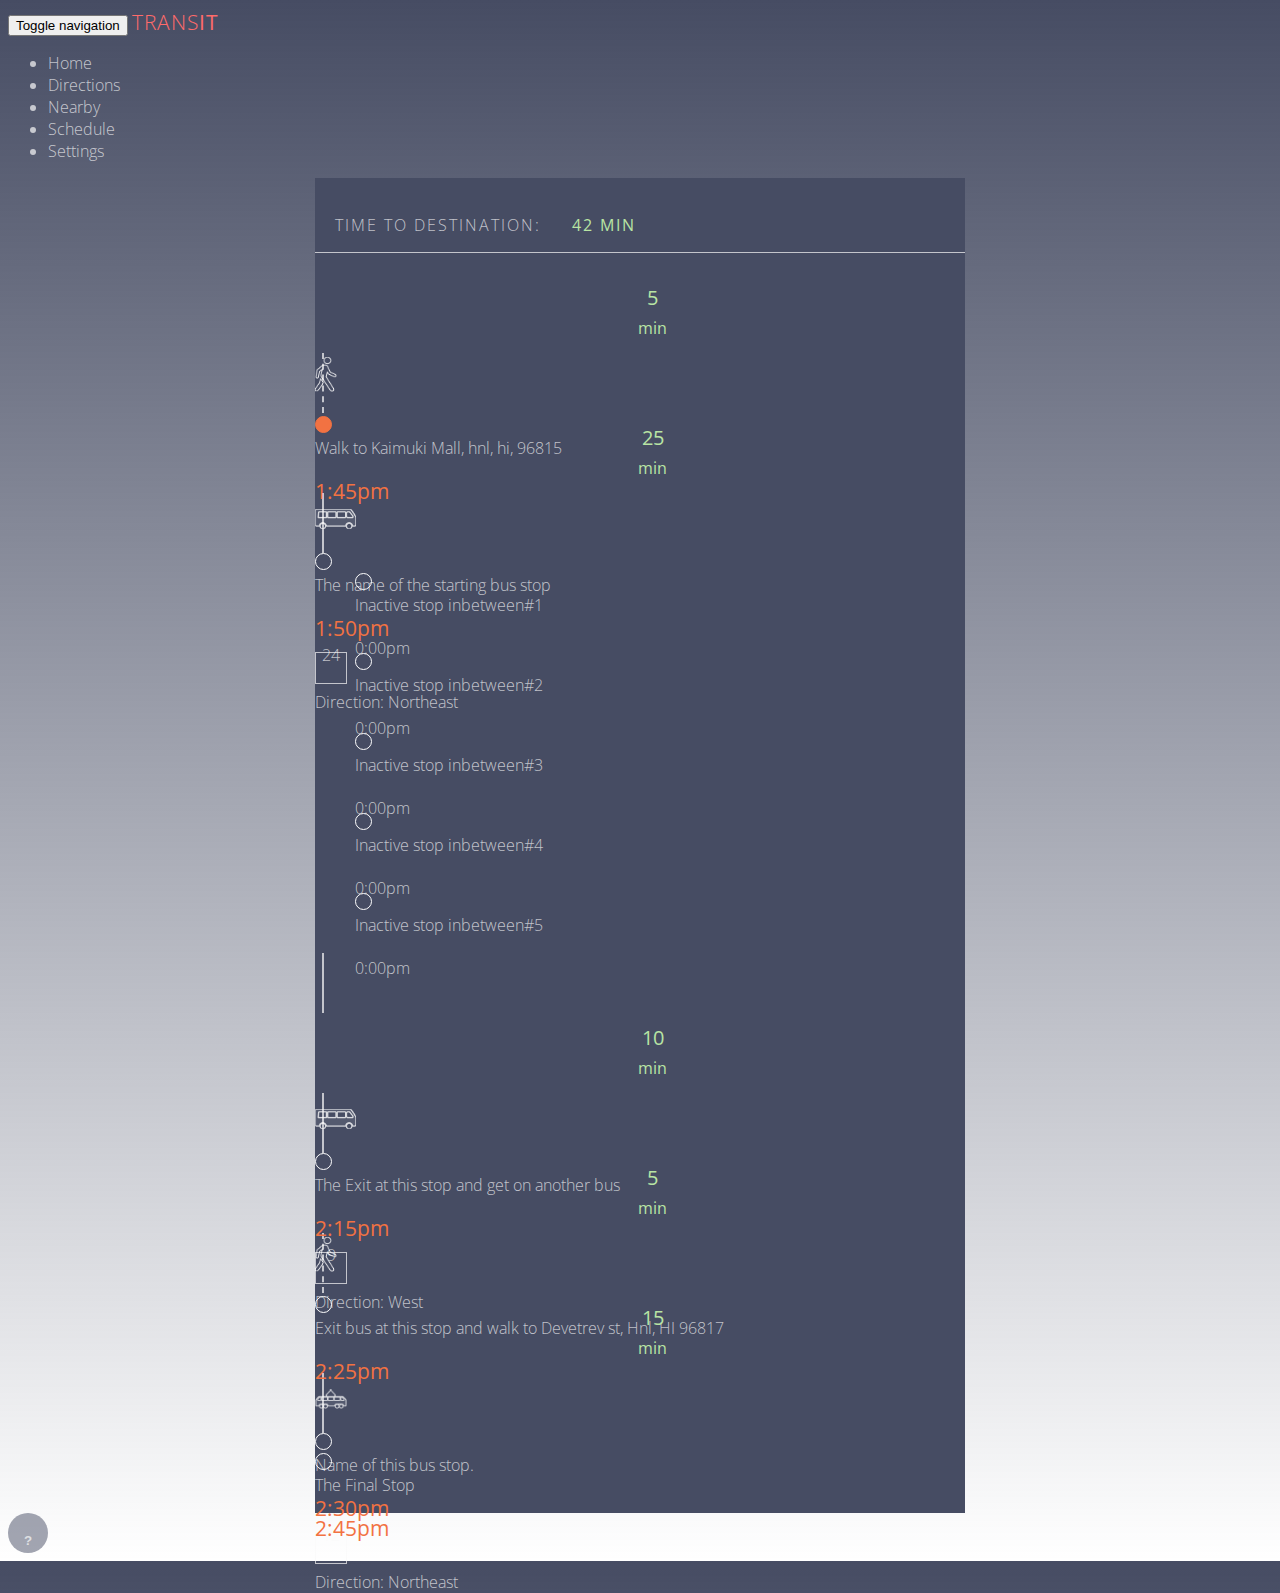
==== directions-chosen-v.2.html @ e8ff7ed2 "3rd major update" ====
<!DOCTYPE html>
<html lang="en">
<head>
	<meta name="viewport" content="width=device-width, initial-scale=1, maximum-scale=1, user-scalable=no">
<meta charset="UTF-8">
<title>Transit app | Directions-chosen</title>
<link href='https://fonts.googleapis.com/css?family=Open+Sans:400,300,700,600' rel='stylesheet' type='text/css'>
<!-- Bootstrap Latest compiled and minified CSS -->
<link rel="stylesheet" href="https://maxcdn.bootstrapcdn.com/bootstrap/3.3.6/css/bootstrap.min.css" integrity="sha384-1q8mTJOASx8j1Au+a5WDVnPi2lkFfwwEAa8hDDdjZlpLegxhjVME1fgjWPGmkzs7" crossorigin="anonymous">
<!-- Bootstrap Latest compiled and minified JavaScript -->
<script src="https://maxcdn.bootstrapcdn.com/bootstrap/3.3.6/js/bootstrap.min.js" integrity="sha384-0mSbJDEHialfmuBBQP6A4Qrprq5OVfW37PRR3j5ELqxss1yVqOtnepnHVP9aJ7xS" crossorigin="anonymous"></script>
<script type="text/javascript" src="bootstrap-js/bootstrap.min.js"></script>

<script type="text/javascript" src="js/jquery.js"></script>
<script type="text/javascript"></script>
<link href="css/style.css" rel="stylesheet" type="text/css">

<link rel="stylesheet" href="css/style.css">
<style type="text/css">a {text-decoration:none;}</style>
</head>
  <body>
		<div class="container-fluid">
			<nav class="navbar navbar-default">
			  <!--<div class="container-fluid"> -->
			    <!-- Brand and toggle get grouped for better mobile display -->
			    <div class="navbar-header">
			      <button type="button" class="navbar-toggle collapsed" data-toggle="collapse" data-target="#bs-example-navbar-collapse-1" aria-expanded="false">
			        <span class="sr-only">Toggle navigation</span>
			        <span class="icon-bar"></span>
			        <span class="icon-bar"></span>
			        <span class="icon-bar"></span>
			      </button>
			      <a class="navbar-brand" href="#"><span class="logo">Trans<b>It</b></span></a>
			    </div>
			    <!-- Collect the nav links, forms, and other content for toggling -->
			    <div class="collapse navbar-collapse" id="bs-example-navbar-collapse-1">
			      <ul class="nav navbar-nav navbar-right">
							<li><a href="home.html">Home</a></li>
							<li><a href="#">Directions</a></li>
							<li><a href="#">Nearby</a></li>
							<li><a href="#">Schedule</a></li>
							<li><a href="#">Settings</a></li>
			      </ul>
			    </div><!-- /.navbar-collapse -->
			  <!--</div>--><!-- /.container-fluid -->
			</nav>

			<div class="custom-container">

				<div class="trip-overview row">
					<div class="col-xs-6">
						<div class="ETA">
							<p class="time-to-destination">Time to destination: <span class="trip-time"> 42 min</span></p>
						</div><!-- /ETA -->
					</div>
					<div class="col-xs-6">
						<button type="button" class="button btn-lg"><span class="glyphicon glyphicon-bell" aria-hidden="allert me"></span></button>
						<!-- <button type="button" class="alert"><img class="allert" src="images/bell-icon.png"</button> -->
					</div>
				</div><!-- /trip-overview row -->

				<section id="trip-breakdown">
					<div class="row trip-individual-stop">
						<div class="col-xs-1 trip-time">
							<p class="trip-time-large">5</p>
							<p>min</p>
						</div>
						<div class="col-xs-1 trip-type">
							<img class="transit-walking" src="images/man-icon.png">
						</div>
						<div class="col-xs-1 trip-stop current">
							<span></span>
						</div>
						<div class="col-xs-9 trip-location">
							<div class="row trip-location-top">
								<div class="col-xs-12">
									<p>Walk to Kaimuki Mall, hnl, hi, 96815</p>
								</div>
							</div>
							<div class="row trip-location-bottom">
								<div class="col-xs-3">
									<p class="departure-time">1:45pm</p>
								</div>
								<div class="col-xs-3">
									<p></p>
								</div>
								<div class="col-xs-6">
									<p></p>
								</div>
							</div>
						</div>
					</div>
					<div class="row trip-line">
						<div class="col-xs-1 col-xs-offset-2">
							<div class="dashed"></div>
						</div>
					</div>
					<div class="row trip-individual-stop">
						<div class="col-xs-1 trip-time">
							<p class="trip-time-large">25</p>
							<p>min</p>
						</div>
						<div class="col-xs-1 trip-type">
							<img class="transit-icons" src="images/bus-transparent.png">
						</div>
						<div class="col-xs-1 trip-stop">
							<span></span>
						</div>
						<div class="col-xs-9 trip-location">
							<div class="row trip-location-top">
								<div class="col-xs-12">
									<p>The name of the starting bus stop</p>
								</div>
							</div>
							<div class="row trip-location-bottom">
								<div class="col-xs-3">
									<p class="departure-time">1:50pm</p>
								</div>
								<div class="col-xs-3">
									<p class="transportation-number">24</p>
								</div>
								<div class="col-xs-6">
									<p>Direction: Northeast</p>
								</div>
							</div>
						</div>
					</div>
					<div class="row trip-line">
						<div class="col-xs-1 col-xs-offset-2">
							<div class="solid"></div>
						</div>
					</div>
					<div class="row trip-individual-stop inactive-stop">
						<div class="col-xs-1 trip-time">
							<p class="trip-time-large"></p>
							<p></p>
						</div>
						<div class="col-xs-1 trip-type">
							<!-- <img class="transit-icons" src="images/man-icon.png"> -->
						</div>
						<div class="col-xs-1 trip-stop">
							<span></span>
						</div>
						<div class="col-xs-9 trip-location">
							<div class="row trip-location-top">
								<div class="col-xs-12">
									<p>Inactive stop inbetween#1</p>
								</div>
							</div>
							<div class="row trip-location-bottom">

								<div class="col-xs-3">
									<p >0:00pm</p>
								</div>
								<div class="col-xs-3">
									<p></p>
								</div>
								<div class="col-xs-6">
									<p></p>
								</div>
							</div>
						</div>
					</div>
					<div class="row trip-individual-stop inactive-stop">
						<div class="col-xs-1 trip-time">
							<p class="trip-time-large"></p>
							<p></p>
						</div>
						<div class="col-xs-1 trip-type">
							<!-- <img class="transit-icons" src="images/man-icon.png"> -->
						</div>
						<div class="col-xs-1 trip-stop">
							<span></span>
						</div>
						<div class="col-xs-9 trip-location">
							<div class="row trip-location-top">
								<div class="col-xs-12">
									<p>Inactive stop inbetween#2</p>
								</div>
							</div>
							<div class="row trip-location-bottom">
								<div class="col-xs-3">
									<p>0:00pm</p>
								</div>
								<div class="col-xs-3">
									<p></p>
								</div>
								<div class="col-xs-6">
									<p></p>
								</div>
							</div>
						</div>
					</div>
					<div class="row trip-individual-stop inactive-stop">
						<div class="col-xs-1 trip-time">
							<p class="trip-time-large"></p>
							<p></p>
						</div>
						<div class="col-xs-1 trip-type">
							<!-- <img class="transit-icons" src="images/man-icon.png"> -->
						</div>
						<div class="col-xs-1 trip-stop">
							<span></span>
						</div>
						<div class="col-xs-9 trip-location">
							<div class="row trip-location-top">
								<div class="col-xs-12">
									<p>Inactive stop inbetween#3</p>
								</div>
							</div>
							<div class="row trip-location-bottom" >
								<div class="col-xs-3">
									<p>0:00pm</p>
								</div>
								<div class="col-xs-3">
									<p></p>
								</div>
								<div class="col-xs-6">
									<p></p>
								</div>
							</div>
						</div>
					</div>
					<div class="row trip-individual-stop inactive-stop">
						<div class="col-xs-1 trip-time">
							<p class="trip-time-large"></p>
							<p></p>
						</div>
						<div class="col-xs-1 trip-type">
							<!-- <img class="transit-icons" src="images/man-icon.png"> -->
						</div>
						<div class="col-xs-1 trip-stop">
							<span></span>
						</div>
						<div class="col-xs-9 trip-location">
							<div class="row trip-location-top">
								<div class="col-xs-12">
									<p>Inactive stop inbetween#4</p>
								</div>
							</div>
							<div class="row trip-location-bottom">
								<div class="col-xs-3">
									<p>0:00pm</p>
								</div>
								<div class="col-xs-3">
									<p></p>
								</div>
								<div class="col-xs-6">
									<p></p>
								</div>
							</div>
						</div>
					</div>
					<div class="row trip-individual-stop inactive-stop">
						<div class="col-xs-1 trip-time">
							<p class="trip-time-large"></p>
							<p></p>
						</div>
						<div class="col-xs-1 trip-type">
							<!-- <img class="transit-icons" src="images/man-icon.png"> -->
						</div>
						<div class="col-xs-1 trip-stop">
							<span></span>
						</div>
						<div class="col-xs-9 trip-location">
							<div class="row trip-location-top">
								<div class="col-xs-12">
									<p>Inactive stop inbetween#5</p>
								</div>
							</div>
							<div class="row trip-location-bottom">
								<div class="col-xs-3">
									<p>0:00pm</p>
								</div>
								<div class="col-xs-3">
									<p></p>
								</div>
								<div class="col-xs-6">
									<p></p>
								</div>
							</div>
						</div>
					</div>
					<div class="row trip-line">
						<div class="col-xs-1 col-xs-offset-2">
							<div class="solid"></div>
						</div>
					</div>
					<div class="row trip-individual-stop">
						<div class="col-xs-1 trip-time">
							<p class="trip-time-large">10</p>
							<p>min</p>
						</div>
						<div class="col-xs-1 trip-type">
							<img class="transit-icons" src="images/bus-transparent.png">
						</div>
						<div class="col-xs-1 trip-stop">
							<span></span>
						</div>
						<div class="col-xs-9 trip-location">
							<div class="row trip-location-top">
								<div class="col-xs-12">
									<p>The Exit at this stop and get on another bus</p>
								</div>
							</div>
							<div class="row trip-location-bottom">
								<div class="col-xs-3">
									<p class="departure-time">2:15pm</p>
								</div>
								<div class="col-xs-3">
									<p class="transportation-number">9</p>
								</div>
								<div class="col-xs-6">
									<p>Direction: West</p>
								</div>
							</div>
						</div>
					</div>
					<div class="row trip-line">
						<div class="col-xs-1 col-xs-offset-2">
							<div class="solid"></div>
						</div>
					</div>
					<div class="row trip-individual-stop">
						<div class="col-xs-1 trip-time">
							<p class="trip-time-large">5</p>
							<p>min</p>
						</div>
						<div class="col-xs-1 trip-type">
							<img class="transit-walking" src="images/man-icon.png">
						</div>
						<div class="col-xs-1 trip-stop">
							<span></span>
						</div>
						<div class="col-xs-9 trip-location">
							<div class="row trip-location-top">
								<div class="col-xs-12">
									<p>Exit bus at this stop and walk to Devetrev st, Hnl, HI 96817</p>
								</div>
							</div>
							<div class="row trip-location-bottom">
								<div class="col-xs-3 transit-walking">
									<p class="departure-time">2:25pm</p>
								</div>
								<div class="col-xs-3">
									<!-- <p class="bus-number"></p> -->
								</div>
								<div class="col-xs-6">
									<p></p>
								</div>
							</div>
						</div>
					</div>
					<div class="row trip-line">
						<div class="col-xs-1 col-xs-offset-2">
							<div class="dashed"></div>
						</div>
					</div>
					<div class="row trip-individual-stop">
						<div class="col-xs-1 trip-time">
							<p class="trip-time-large">15</p>
							<p>min</p>
						</div>
						<div class="col-xs-1 trip-type">
							<img class="transit-icons" src="images/trolley-bus-transparent.png">
						</div>
						<div class="col-xs-1 trip-stop">
							<span></span>
						</div>
						<div class="col-xs-9 trip-location">
							<div class="row trip-location-top">
								<div class="col-xs-12">
									<p>Name of this bus stop.</p>
								</div>
							</div>
							<div class="row trip-location-bottom">
								<div class="col-xs-3">
									<p class="departure-time">2:30pm</p>
								</div>
								<div class="col-xs-3">
									<p class="transportation-number">12</p>
								</div>
								<div class="col-xs-6">
									<p>Direction: Northeast</p>
								</div>
							</div>
						</div>
					</div>
					<div class="row trip-line">
						<div class="col-xs-1 col-xs-offset-2">
							<div class="solid"></div>
						</div>
					</div>
					<div class="row trip-individual-stop">
						<div class="col-xs-1 trip-time">
							<p class="trip-time-large"></p>
							<p></p>
						</div>
						<div class="col-xs-1 trip-type">
							<!-- <img class="transit-icons" src="images/man-icon.png"> -->
						</div>
						<div class="col-xs-1 trip-stop">
							<span></span>
						</div>
						<div class="col-xs-9 trip-location">
							<div class="row trip-location-top">
								<div class="col-xs-12">
									<p>The Final Stop</p>
								</div>
							</div>
							<div class="row trip-location-bottom" >
								<div class="col-xs-3">
									<p class="departure-time">2:45pm</p>
								</div>
								<div class="col-xs-3">
									<p></p>
								</div>
								<div class="col-xs-6">
									<p></p>
								</div>
							</div>
						</div>
					</div>
				</section>
			</div><!-- /custom-container -->

			<footer>
				<button type="button" class="cta"><a href="#"><p class="question-mark">?</p></a></button>
			</footer>
		</div><!-- /container-fluid -->
	</body>
</html>
---- css/style.css ----
body {
  /*background:blue;*/
  font-family: 'Open Sans', sans-serif;
  font-weight: 300;
  color:rgba(250,250,250,0.7);
    background: -webkit-linear-gradient(bottom, rgba(70,76,99,0), rgba(70,76,99,1)); /* For Safari 5.1 to 6.0 */
    background: -o-linear-gradient(top, rgba(70,76,99,0), rgba(70,76,99,1)); /* For Opera 11.1 to 12.0 */
    background: -moz-linear-gradient(top, rgba(70,76,99,0), rgba(70,76,99,1)); /* For Firefox 3.6 to 15 */
    background: linear-gradient(to top, rgba(70,76,99,0), rgba(70,76,99,1)); /* Standard syntax (must be last) */

}
.row {
  margin: auto 0 auto 0;
}
.logo {
  text-transform: uppercase;
  letter-spacing: 1px;
  font-weight: 300;
  font-size: 1.3em;
  color: #FF6B6B;

}
.trip-overview {
  padding-top: 20px;
  border-bottom:1px solid rgba(250,250,250,0.7);
}

.custom-container {
  background:#464C63;
  max-width:650px;
  display:block;
  margin:0 auto;
}
.time-to-destination {
  padding-left: 20px;
  text-transform: uppercase;
  letter-spacing: 2px;

}
/* #trip-inactive stop */
.inactive-stop {
  padding-left: 40px;
}
/* /trip-inactive stop */

#trip-breakdown {
  padding-top: 20px;
}
/* #trip-breakdown */
.trip-individual-stop {
  height:60px;
}

.trip-time {
  font-family: 'Open Sans';
  font-weight: 400;
  text-align:center;
  margin-top:12px;
  line-height:10px;
  color: #B8E4A3;
  padding-left: 25px;
}

.trip-time-large {
  font-size:20px;
  /*line-height:10px;*/
}

.trip-stop span {
  height:15px;
  width:15px;
  border-radius:50%;
  border:1px solid white;
  display:block;
  margin-top:19px;
}

.current span {
  background:#F27242;
  border:1px solid #F27242;
}

.transit-walking {
  height:35px;
  width:auto;
  margin-top:8px;
}
.transit-icons {
  height: 20px;
  width: auto;
  margin-top: 20px;
  opacity: 0.8;
}
.trip-location-top,
.trip-location-bottom {
  height:30px;
}

.trip-location-top p,
.trip-location-bottom p {
  margin-top:13px;
  line-height:5px;
}
.departure-time {
  color: #F27242;
  font-weight: 400;
  font-size: 1.3em;
}
.dashed {
  height: 60px;
  width: 0;
  margin-left: 7px;
  border-left: 2px dashed rgba(250,250,250,0.7);
  background: none;
}
.solid {
  height: 60px;
  width: 0;
  margin-left: 7px;
  border-left: 2px solid rgba(250,250,250,0.7);
  background: none;
}

.transportation-number {
  text-align: center;
  border: 1px solid rgba(250,250,250,0.7);
  height: 30px;
  width: 30px;
  background: none;
}
/* Buttons*/
.button {
  background: none;
  border: none;
  float: right;
}
.cta {
  background: rgba(70,76,99,0.5);
  border: none;
  width: 40px;
  height: 40px;
  border-radius: 50%;
}
.cta:hover {
  background: rgba(70,76,99,1);
}
.button:hover,
.button:active
 {
  border: none;
  background-color: rgba(250,250,250,0.2);
}
.question-mark,
.question-mark:hover {
  background-color: none;
  font-weight: 700;
  padding-top: 6px;
  color: rgba(250,250,250,0.7);
}
/*    /Buttons*/
.navbar {
  background: none;
  border: none;

}
.navbar-default .navbar-nav>li>a {
  text-decoration: none;
  color: rgba(250,250,250,0.7);
}
.navbar-default .navbar-nav>li>a:hover {
  color: white;
  border-bottom: 1px solid white;
  padding-bottom: 1px;
}
/* /#trip-breakdown */

/* HOME  */
.custom-container-home {
  background: none;
  max-width:191px;
  display:block;
  margin:0 auto;
  border: 1px solid red;

}
.custom-container-home img {
  margin: 7% 10%;
}
.custom-container-home ul li {
  width: 160px;
  height: 160px;
  display: block;
  background: #464C63;
  margin-top: 20px;
  padding: 10px;
}
.custom-container-home ul li:hover {
  background: none;
  border: 1px solid white;
}
.custom-container-home ul li a {
  color: rgba(250,250,250,0.8);
}

.custom-container-home a:hover {
  color: black;
  text-decoration: none;
}
p.home-main-button-text {
  text-align: center;
  font-size: 1.3em;
  letter-spacing: 1px;
  text-transform: uppercase;
}
/* /HOME  */
---- css/style.css ----
body {
  /*background:blue;*/
  font-family: 'Open Sans', sans-serif;
  font-weight: 300;
  color:rgba(250,250,250,0.7);
    background: -webkit-linear-gradient(bottom, rgba(70,76,99,0), rgba(70,76,99,1)); /* For Safari 5.1 to 6.0 */
    background: -o-linear-gradient(top, rgba(70,76,99,0), rgba(70,76,99,1)); /* For Opera 11.1 to 12.0 */
    background: -moz-linear-gradient(top, rgba(70,76,99,0), rgba(70,76,99,1)); /* For Firefox 3.6 to 15 */
    background: linear-gradient(to top, rgba(70,76,99,0), rgba(70,76,99,1)); /* Standard syntax (must be last) */

}
.row {
  margin: auto 0 auto 0;
}
.logo {
  text-transform: uppercase;
  letter-spacing: 1px;
  font-weight: 300;
  font-size: 1.3em;
  color: #FF6B6B;

}
.trip-overview {
  padding-top: 20px;
  border-bottom:1px solid rgba(250,250,250,0.7);
}

.custom-container {
  background:#464C63;
  max-width:650px;
  display:block;
  margin:0 auto;
}
.time-to-destination {
  padding-left: 20px;
  text-transform: uppercase;
  letter-spacing: 2px;

}
/* #trip-inactive stop */
.inactive-stop {
  padding-left: 40px;
}
/* /trip-inactive stop */

#trip-breakdown {
  padding-top: 20px;
}
/* #trip-breakdown */
.trip-individual-stop {
  height:60px;
}

.trip-time {
  font-family: 'Open Sans';
  font-weight: 400;
  text-align:center;
  margin-top:12px;
  line-height:10px;
  color: #B8E4A3;
  padding-left: 25px;
}

.trip-time-large {
  font-size:20px;
  /*line-height:10px;*/
}

.trip-stop span {
  height:15px;
  width:15px;
  border-radius:50%;
  border:1px solid white;
  display:block;
  margin-top:19px;
}

.current span {
  background:#F27242;
  border:1px solid #F27242;
}

.transit-walking {
  height:35px;
  width:auto;
  margin-top:8px;
}
.transit-icons {
  height: 20px;
  width: auto;
  margin-top: 20px;
  opacity: 0.8;
}
.trip-location-top,
.trip-location-bottom {
  height:30px;
}

.trip-location-top p,
.trip-location-bottom p {
  margin-top:13px;
  line-height:5px;
}
.departure-time {
  color: #F27242;
  font-weight: 400;
  font-size: 1.3em;
}
.dashed {
  height: 60px;
  width: 0;
  margin-left: 7px;
  border-left: 2px dashed rgba(250,250,250,0.7);
  background: none;
}
.solid {
  height: 60px;
  width: 0;
  margin-left: 7px;
  border-left: 2px solid rgba(250,250,250,0.7);
  background: none;
}

.transportation-number {
  text-align: center;
  border: 1px solid rgba(250,250,250,0.7);
  height: 30px;
  width: 30px;
  background: none;
}
/* Buttons*/
.button {
  background: none;
  border: none;
  float: right;
}
.cta {
  background: rgba(70,76,99,0.5);
  border: none;
  width: 40px;
  height: 40px;
  border-radius: 50%;
}
.cta:hover {
  background: rgba(70,76,99,1);
}
.button:hover,
.button:active
 {
  border: none;
  background-color: rgba(250,250,250,0.2);
}
.question-mark,
.question-mark:hover {
  background-color: none;
  font-weight: 700;
  padding-top: 6px;
  color: rgba(250,250,250,0.7);
}
/*    /Buttons*/
.navbar {
  background: none;
  border: none;

}
.navbar-default .navbar-nav>li>a {
  text-decoration: none;
  color: rgba(250,250,250,0.7);
}
.navbar-default .navbar-nav>li>a:hover {
  color: white;
  border-bottom: 1px solid white;
  padding-bottom: 1px;
}
/* /#trip-breakdown */

/* HOME  */
.custom-container-home {
  background: none;
  max-width:191px;
  display:block;
  margin:0 auto;
  border: 1px solid red;

}
.custom-container-home img {
  margin: 7% 10%;
}
.custom-container-home ul li {
  width: 160px;
  height: 160px;
  display: block;
  background: #464C63;
  margin-top: 20px;
  padding: 10px;
}
.custom-container-home ul li:hover {
  background: none;
  border: 1px solid white;
}
.custom-container-home ul li a {
  color: rgba(250,250,250,0.8);
}

.custom-container-home a:hover {
  color: black;
  text-decoration: none;
}
p.home-main-button-text {
  text-align: center;
  font-size: 1.3em;
  letter-spacing: 1px;
  text-transform: uppercase;
}
/* /HOME  */
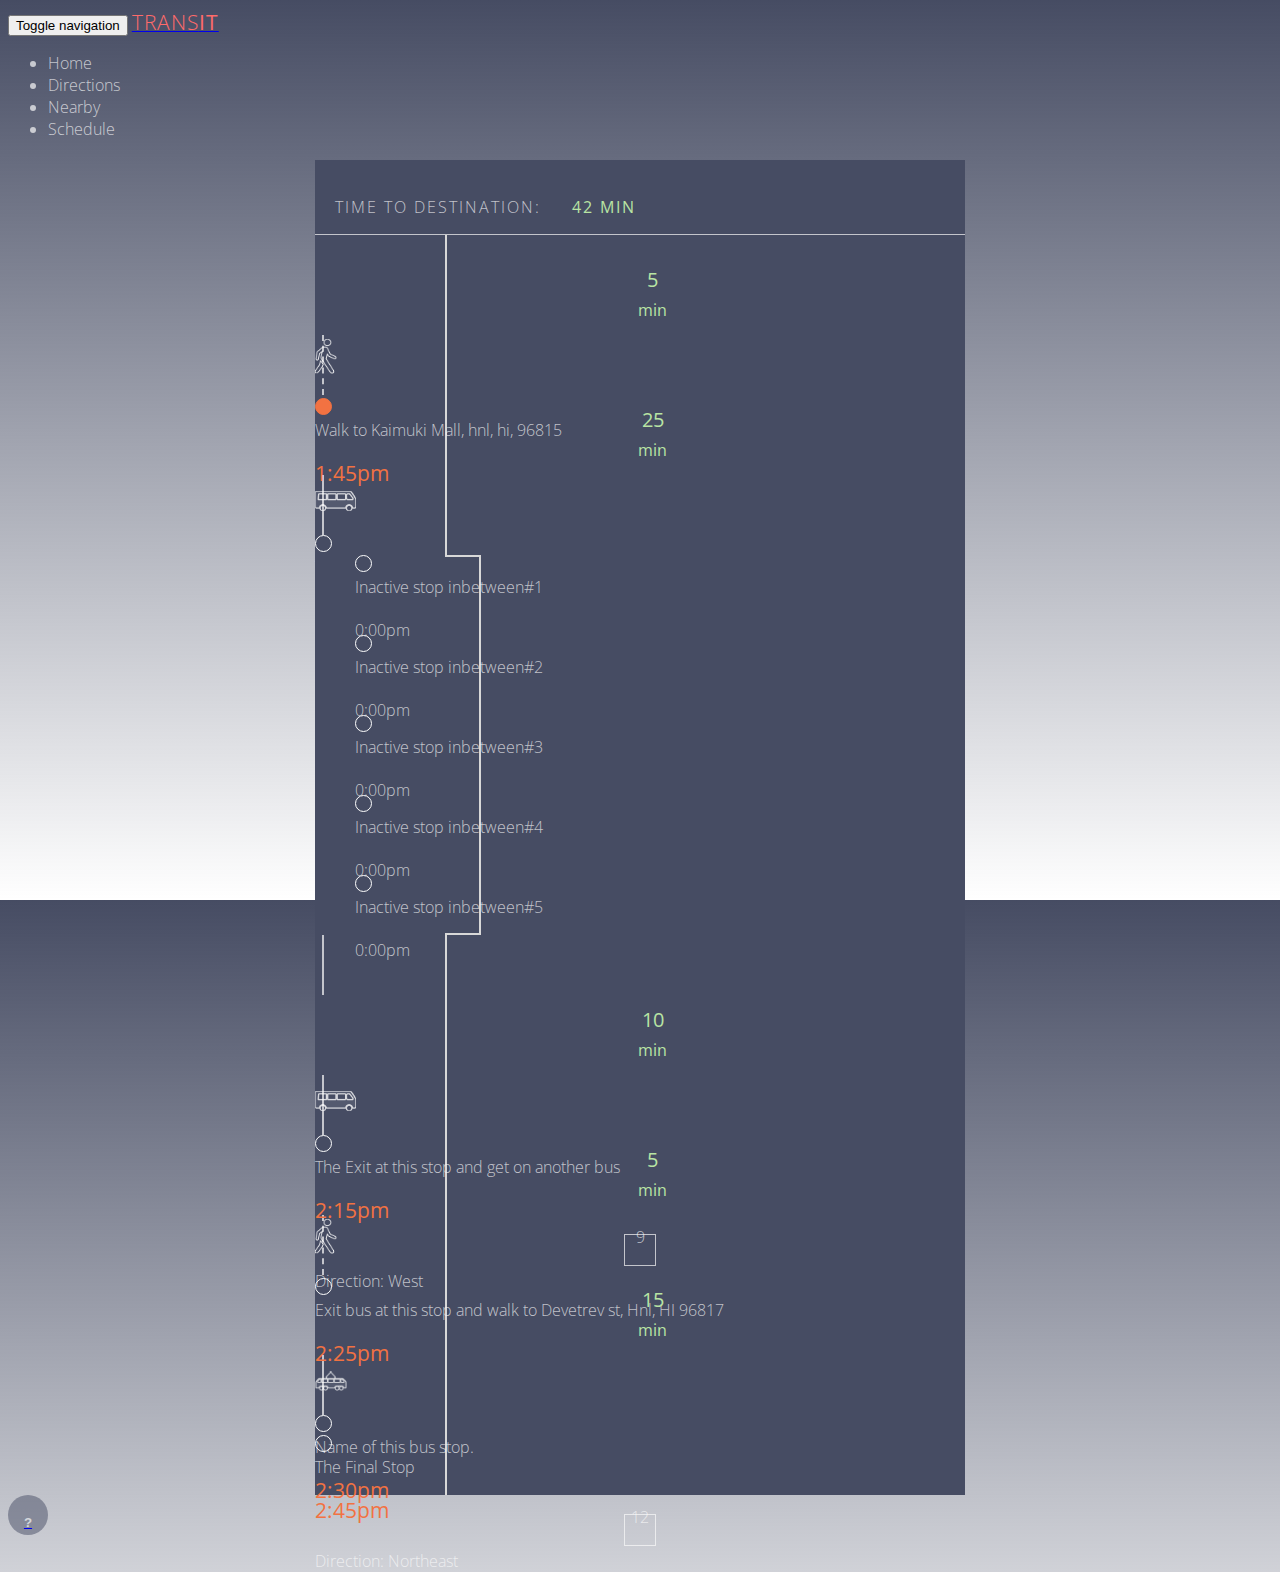
==== commit b2f59138: "closer but missing 'settings'" ====
--- a/directions-chosen-v.2.html
+++ b/directions-chosen-v.2.html
@@ -5,18 +5,12 @@
 <meta charset="UTF-8">
 <title>Transit app | Directions-chosen</title>
 <link href='https://fonts.googleapis.com/css?family=Open+Sans:400,300,700,600' rel='stylesheet' type='text/css'>
-<!-- Bootstrap Latest compiled and minified CSS -->
+<!-- Bootstrap Latest compiled and minified Jquery -->
+<script type="text/javascript" src="js/jquery-2.2.3.min.js"></script>
+<script src="https://ajax.googleapis.com/ajax/libs/jquery/1.12.2/jquery.min.js"></script>
 <link rel="stylesheet" href="https://maxcdn.bootstrapcdn.com/bootstrap/3.3.6/css/bootstrap.min.css" integrity="sha384-1q8mTJOASx8j1Au+a5WDVnPi2lkFfwwEAa8hDDdjZlpLegxhjVME1fgjWPGmkzs7" crossorigin="anonymous">
-<!-- Bootstrap Latest compiled and minified JavaScript -->
-<script src="https://maxcdn.bootstrapcdn.com/bootstrap/3.3.6/js/bootstrap.min.js" integrity="sha384-0mSbJDEHialfmuBBQP6A4Qrprq5OVfW37PRR3j5ELqxss1yVqOtnepnHVP9aJ7xS" crossorigin="anonymous"></script>
 <script type="text/javascript" src="bootstrap-js/bootstrap.min.js"></script>
-
-<script type="text/javascript" src="js/jquery.js"></script>
-<script type="text/javascript"></script>
 <link href="css/style.css" rel="stylesheet" type="text/css">
-
-<link rel="stylesheet" href="css/style.css">
-<style type="text/css">a {text-decoration:none;}</style>
 </head>
   <body>
 		<div class="container-fluid">
@@ -30,16 +24,15 @@
 			        <span class="icon-bar"></span>
 			        <span class="icon-bar"></span>
 			      </button>
-			      <a class="navbar-brand" href="#"><span class="logo">Trans<b>It</b></span></a>
+			      <a class="navbar-brand" href="home.html"><span class="logo">Trans<b>It</b></span></a>
 			    </div>
 			    <!-- Collect the nav links, forms, and other content for toggling -->
 			    <div class="collapse navbar-collapse" id="bs-example-navbar-collapse-1">
 			      <ul class="nav navbar-nav navbar-right">
 							<li><a href="home.html">Home</a></li>
-							<li><a href="#">Directions</a></li>
-							<li><a href="#">Nearby</a></li>
-							<li><a href="#">Schedule</a></li>
-							<li><a href="#">Settings</a></li>
+							<li><a href="directions.html">Directions</a></li>
+							<li><a href="nearby.html">Nearby</a></li>
+							<li><a href="schedule.html">Schedule</a></li>
 			      </ul>
 			    </div><!-- /.navbar-collapse -->
 			  <!--</div>--><!-- /.container-fluid -->
@@ -54,12 +47,12 @@
 						</div><!-- /ETA -->
 					</div>
 					<div class="col-xs-6">
-						<button type="button" class="button btn-lg"><span class="glyphicon glyphicon-bell" aria-hidden="allert me"></span></button>
+						<button type="button" class="button btn-lg allert-my-style"><span class="glyphicon glyphicon-bell" aria-hidden="allert me"></span></button>
 						<!-- <button type="button" class="alert"><img class="allert" src="images/bell-icon.png"</button> -->
 					</div>
 				</div><!-- /trip-overview row -->
 
-				<section id="trip-breakdown">
+				<section id="trip-breakdown" class="track-illustration">
 					<div class="row trip-individual-stop">
 						<div class="col-xs-1 trip-time">
 							<p class="trip-time-large">5</p>
@@ -130,153 +123,155 @@
 							<div class="solid"></div>
 						</div>
 					</div>
-					<div class="row trip-individual-stop inactive-stop">
-						<div class="col-xs-1 trip-time">
-							<p class="trip-time-large"></p>
-							<p></p>
-						</div>
-						<div class="col-xs-1 trip-type">
-							<!-- <img class="transit-icons" src="images/man-icon.png"> -->
-						</div>
-						<div class="col-xs-1 trip-stop">
-							<span></span>
-						</div>
-						<div class="col-xs-9 trip-location">
-							<div class="row trip-location-top">
-								<div class="col-xs-12">
-									<p>Inactive stop inbetween#1</p>
-								</div>
-							</div>
-							<div class="row trip-location-bottom">
+					<div class="indented-stops track-illustration">
+						<div class="row trip-individual-stop inactive-stop">
+							<div class="col-xs-1 trip-time">
+								<p class="trip-time-large"></p>
+								<p></p>
+							</div>
+							<div class="col-xs-1 trip-type">
+								<!-- <img class="transit-icons" src="images/man-icon.png"> -->
+							</div>
+							<div class="col-xs-1 trip-stop">
+								<span></span>
+							</div>
+							<div class="col-xs-9 trip-location">
+								<div class="row trip-location-top">
+									<div class="col-xs-12">
+										<p>Inactive stop inbetween#1</p>
+									</div>
+								</div>
+								<div class="row trip-location-bottom">
 
-								<div class="col-xs-3">
-									<p >0:00pm</p>
-								</div>
-								<div class="col-xs-3">
-									<p></p>
-								</div>
-								<div class="col-xs-6">
-									<p></p>
-								</div>
-							</div>
-						</div>
-					</div>
-					<div class="row trip-individual-stop inactive-stop">
-						<div class="col-xs-1 trip-time">
-							<p class="trip-time-large"></p>
-							<p></p>
-						</div>
-						<div class="col-xs-1 trip-type">
-							<!-- <img class="transit-icons" src="images/man-icon.png"> -->
-						</div>
-						<div class="col-xs-1 trip-stop">
-							<span></span>
-						</div>
-						<div class="col-xs-9 trip-location">
-							<div class="row trip-location-top">
-								<div class="col-xs-12">
-									<p>Inactive stop inbetween#2</p>
-								</div>
-							</div>
-							<div class="row trip-location-bottom">
-								<div class="col-xs-3">
-									<p>0:00pm</p>
-								</div>
-								<div class="col-xs-3">
-									<p></p>
-								</div>
-								<div class="col-xs-6">
-									<p></p>
-								</div>
-							</div>
-						</div>
-					</div>
-					<div class="row trip-individual-stop inactive-stop">
-						<div class="col-xs-1 trip-time">
-							<p class="trip-time-large"></p>
-							<p></p>
-						</div>
-						<div class="col-xs-1 trip-type">
-							<!-- <img class="transit-icons" src="images/man-icon.png"> -->
-						</div>
-						<div class="col-xs-1 trip-stop">
-							<span></span>
-						</div>
-						<div class="col-xs-9 trip-location">
-							<div class="row trip-location-top">
-								<div class="col-xs-12">
-									<p>Inactive stop inbetween#3</p>
-								</div>
-							</div>
-							<div class="row trip-location-bottom" >
-								<div class="col-xs-3">
-									<p>0:00pm</p>
-								</div>
-								<div class="col-xs-3">
-									<p></p>
-								</div>
-								<div class="col-xs-6">
-									<p></p>
-								</div>
-							</div>
-						</div>
-					</div>
-					<div class="row trip-individual-stop inactive-stop">
-						<div class="col-xs-1 trip-time">
-							<p class="trip-time-large"></p>
-							<p></p>
-						</div>
-						<div class="col-xs-1 trip-type">
-							<!-- <img class="transit-icons" src="images/man-icon.png"> -->
-						</div>
-						<div class="col-xs-1 trip-stop">
-							<span></span>
-						</div>
-						<div class="col-xs-9 trip-location">
-							<div class="row trip-location-top">
-								<div class="col-xs-12">
-									<p>Inactive stop inbetween#4</p>
-								</div>
-							</div>
-							<div class="row trip-location-bottom">
-								<div class="col-xs-3">
-									<p>0:00pm</p>
-								</div>
-								<div class="col-xs-3">
-									<p></p>
-								</div>
-								<div class="col-xs-6">
-									<p></p>
-								</div>
-							</div>
-						</div>
-					</div>
-					<div class="row trip-individual-stop inactive-stop">
-						<div class="col-xs-1 trip-time">
-							<p class="trip-time-large"></p>
-							<p></p>
-						</div>
-						<div class="col-xs-1 trip-type">
-							<!-- <img class="transit-icons" src="images/man-icon.png"> -->
-						</div>
-						<div class="col-xs-1 trip-stop">
-							<span></span>
-						</div>
-						<div class="col-xs-9 trip-location">
-							<div class="row trip-location-top">
-								<div class="col-xs-12">
-									<p>Inactive stop inbetween#5</p>
-								</div>
-							</div>
-							<div class="row trip-location-bottom">
-								<div class="col-xs-3">
-									<p>0:00pm</p>
-								</div>
-								<div class="col-xs-3">
-									<p></p>
-								</div>
-								<div class="col-xs-6">
-									<p></p>
+									<div class="col-xs-3">
+										<p >0:00pm</p>
+									</div>
+									<div class="col-xs-3">
+										<p></p>
+									</div>
+									<div class="col-xs-6">
+										<p></p>
+									</div>
+								</div>
+							</div>
+						</div>
+						<div class="row trip-individual-stop inactive-stop">
+							<div class="col-xs-1 trip-time">
+								<p class="trip-time-large"></p>
+								<p></p>
+							</div>
+							<div class="col-xs-1 trip-type">
+								<!-- <img class="transit-icons" src="images/man-icon.png"> -->
+							</div>
+							<div class="col-xs-1 trip-stop">
+								<span></span>
+							</div>
+							<div class="col-xs-9 trip-location">
+								<div class="row trip-location-top">
+									<div class="col-xs-12">
+										<p>Inactive stop inbetween#2</p>
+									</div>
+								</div>
+								<div class="row trip-location-bottom">
+									<div class="col-xs-3">
+										<p>0:00pm</p>
+									</div>
+									<div class="col-xs-3">
+										<p></p>
+									</div>
+									<div class="col-xs-6">
+										<p></p>
+									</div>
+								</div>
+							</div>
+						</div>
+						<div class="row trip-individual-stop inactive-stop">
+							<div class="col-xs-1 trip-time">
+								<p class="trip-time-large"></p>
+								<p></p>
+							</div>
+							<div class="col-xs-1 trip-type">
+								<!-- <img class="transit-icons" src="images/man-icon.png"> -->
+							</div>
+							<div class="col-xs-1 trip-stop">
+								<span></span>
+							</div>
+							<div class="col-xs-9 trip-location">
+								<div class="row trip-location-top">
+									<div class="col-xs-12">
+										<p>Inactive stop inbetween#3</p>
+									</div>
+								</div>
+								<div class="row trip-location-bottom" >
+									<div class="col-xs-3">
+										<p>0:00pm</p>
+									</div>
+									<div class="col-xs-3">
+										<p></p>
+									</div>
+									<div class="col-xs-6">
+										<p></p>
+									</div>
+								</div>
+							</div>
+						</div>
+						<div class="row trip-individual-stop inactive-stop">
+							<div class="col-xs-1 trip-time">
+								<p class="trip-time-large"></p>
+								<p></p>
+							</div>
+							<div class="col-xs-1 trip-type">
+								<!-- <img class="transit-icons" src="images/man-icon.png"> -->
+							</div>
+							<div class="col-xs-1 trip-stop">
+								<span></span>
+							</div>
+							<div class="col-xs-9 trip-location">
+								<div class="row trip-location-top">
+									<div class="col-xs-12">
+										<p>Inactive stop inbetween#4</p>
+									</div>
+								</div>
+								<div class="row trip-location-bottom">
+									<div class="col-xs-3">
+										<p>0:00pm</p>
+									</div>
+									<div class="col-xs-3">
+										<p></p>
+									</div>
+									<div class="col-xs-6">
+										<p></p>
+									</div>
+								</div>
+							</div>
+						</div>
+						<div class="row trip-individual-stop inactive-stop">
+							<div class="col-xs-1 trip-time">
+								<p class="trip-time-large"></p>
+								<p></p>
+							</div>
+							<div class="col-xs-1 trip-type">
+								<!-- <img class="transit-icons" src="images/man-icon.png"> -->
+							</div>
+							<div class="col-xs-1 trip-stop">
+								<span></span>
+							</div>
+							<div class="col-xs-9 trip-location">
+								<div class="row trip-location-top">
+									<div class="col-xs-12">
+										<p>Inactive stop inbetween#5</p>
+									</div>
+								</div>
+								<div class="row trip-location-bottom">
+									<div class="col-xs-3">
+										<p>0:00pm</p>
+									</div>
+									<div class="col-xs-3">
+										<p></p>
+									</div>
+									<div class="col-xs-6">
+										<p></p>
+									</div>
 								</div>
 							</div>
 						</div>
@@ -425,7 +420,7 @@
 			</div><!-- /custom-container -->
 
 			<footer>
-				<button type="button" class="cta"><a href="#"><p class="question-mark">?</p></a></button>
+				<button type="button" class="cta"><a href="directions-chosen-v.2.html"><p class="question-mark">?</p></a></button>
 			</footer>
 		</div><!-- /container-fluid -->
 	</body>
--- a/css/style.css
+++ b/css/style.css
@@ -1,16 +1,34 @@
-body {
-  /*background:blue;*/
-  font-family: 'Open Sans', sans-serif;
-  font-weight: 300;
-  color:rgba(250,250,250,0.7);
+html {
     background: -webkit-linear-gradient(bottom, rgba(70,76,99,0), rgba(70,76,99,1)); /* For Safari 5.1 to 6.0 */
     background: -o-linear-gradient(top, rgba(70,76,99,0), rgba(70,76,99,1)); /* For Opera 11.1 to 12.0 */
     background: -moz-linear-gradient(top, rgba(70,76,99,0), rgba(70,76,99,1)); /* For Firefox 3.6 to 15 */
     background: linear-gradient(to top, rgba(70,76,99,0), rgba(70,76,99,1)); /* Standard syntax (must be last) */
-
+    height: 100%;
+}
+body {
+  background-color: transparent;
+  color:rgba(250,250,250,0.7);
+  font-family: 'Open Sans', sans-serif;
+  font-weight: 300;
+  height: 100%;
+}
+.cf:before,
+.cf:after {
+  content: "";
+  display: table;
+}
+.cf:after {
+  clear: both;
 }
 .row {
   margin: auto 0 auto 0;
+}
+.centered {
+  position: fixed;
+  top: 50%;
+  left: 50%;
+  /* bring your own prefixes */
+  transform: translate(-50%, -50%);
 }
 .logo {
   text-transform: uppercase;
@@ -18,18 +36,16 @@
   font-weight: 300;
   font-size: 1.3em;
   color: #FF6B6B;
-
 }
 .trip-overview {
   padding-top: 20px;
   border-bottom:1px solid rgba(250,250,250,0.7);
 }
-
 .custom-container {
   background:#464C63;
   max-width:650px;
   display:block;
-  margin:0 auto;
+  margin:20px auto 0 auto;
 }
 .time-to-destination {
   padding-left: 20px;
@@ -46,11 +62,49 @@
 #trip-breakdown {
   padding-top: 20px;
 }
+
+.track-illustration {
+  background-image: url(../images/pixel-bg.png);
+  background-repeat: repeat-y;
+  background-position-x: 130px;
+}
+
+.indented-stops {
+  position: relative;
+  background-position-x: 164px;
+  background-color: #464C63;
+}
+
+.indented-stops:before,
+.indented-stops:after {
+  display: block;
+  content: '';
+  width: 34px;
+  height: 2px;
+  background-color: #D8D8D8;
+  position: absolute;
+  left: 0;
+}
+.indented-stops:before {
+  top: 0;
+  left: 130px;
+}
+.indented-stops:after {
+  bottom: 0;
+  left: 130px;
+
+}
+
 /* #trip-breakdown */
 .trip-individual-stop {
   height:60px;
 }
-
+.allert-my-style {
+  line-height: 2em;
+}
+.allert-my-style:focus{
+  border: none;
+}
 .trip-time {
   font-family: 'Open Sans';
   font-weight: 400;
@@ -73,6 +127,7 @@
   border:1px solid white;
   display:block;
   margin-top:19px;
+  background-color: #464C63;
 }
 
 .current span {
@@ -118,14 +173,6 @@
   width: 0;
   margin-left: 7px;
   border-left: 2px solid rgba(250,250,250,0.7);
-  background: none;
-}
-
-.transportation-number {
-  text-align: center;
-  border: 1px solid rgba(250,250,250,0.7);
-  height: 30px;
-  width: 30px;
   background: none;
 }
 /* Buttons*/
@@ -172,6 +219,11 @@
   border-bottom: 1px solid white;
   padding-bottom: 1px;
 }
+.navbar-default .navbar-nav>li>a.current-page {
+  border-bottom: 1px solid white;
+  padding-bottom: 1px;
+  color: white;
+}
 /* /#trip-breakdown */
 
 /* HOME  */
@@ -179,30 +231,84 @@
   background: none;
   max-width:191px;
   display:block;
+  margin:20px auto 0 auto;
+
+}
+.custom-container-home ul {
+  margin-top: 40px;
+}
+.home-buttons {
+  margin: 15px;
+}
+.custom-container-home ul {
+  padding: 30px;
+}
+.custom-container-home ul li:hover {
+  background: none;
+  border: 1px solid white;
+}
+.custom-container-home ul li a {
+  color: rgba(250,250,250,0.8);
+}
+
+.custom-container-home a:hover {
+  color: black;
+  text-decoration: none;
+}
+p.home-main-button-text {
+  text-align: center;
+  font-size: 1.3em;
+  letter-spacing: 1px;
+  text-transform: uppercase;
+}
+.custom-container-home li:first-child {
+  margin-top: 0;
+}
+.custom-container-home li {
+  width: 170px;
+  height: 170px;
+  display: block;
+  background: #464C63;
+  margin: 40px -25px;
+
+}
+
+/* /HOME  */
+
+/* SCHEULE  */
+.custom-container-schedule {
+  background: none;
+  max-width:191px;
+  height: 650px;
+  display:block;
   margin:0 auto;
-  border: 1px solid red;
-
-}
-.custom-container-home img {
+}
+.custom-container-schedule img {
   margin: 7% 10%;
 }
-.custom-container-home ul li {
+.custom-container-schedule ul {
+  margin-top: 40px;
+}
+.custom-container-schedule li:first-child {
+  margin-top: 0;
+}
+.custom-container-schedule li {
   width: 160px;
   height: 160px;
   display: block;
   background: #464C63;
-  margin-top: 20px;
+  margin-top: 40px;
   padding: 10px;
 }
-.custom-container-home ul li:hover {
+.custom-container-schedule ul li:hover {
   background: none;
   border: 1px solid white;
 }
-.custom-container-home ul li a {
+.custom-container-schedule ul li a {
   color: rgba(250,250,250,0.8);
 }
 
-.custom-container-home a:hover {
+.custom-container-schedule a:hover {
   color: black;
   text-decoration: none;
 }
@@ -212,4 +318,203 @@
   letter-spacing: 1px;
   text-transform: uppercase;
 }
-/* /HOME  */
+/* /SCHEDULE  */
+
+/* NEARBY  */
+.custom-container-nearby {
+  margin: 0 auto;
+  height: 650px;
+  max-width: 500px;
+}
+/* /NEARBY  */
+
+
+/* Directions  */
+.custom-container-directions {
+  background: none;
+  max-width:650px;
+  margin:100px auto 0 auto;
+  height: 100%;
+  }
+.input-group-addon {
+  background: none;
+  padding: 30px;
+  border: none;
+}
+.glyphicon-map-marker,
+.glyphicon-sort {
+  color: white;
+}
+.glyphicon-map-marker {
+  padding: 20px;
+}
+.my-style-form{
+  display: block;
+  background: none;
+  width: 100%;
+  height: 40px;
+  margin-top: 2px;
+  padding: 6px 12px;
+  font-size: 14px;
+  line-height: 1.4em;
+  color: #555;
+  border: 1px solid rgba(250,250,250,0.7);
+
+}
+.my-style-form:focus {
+  color: white;
+  outline: none;
+  border: 1px solid rgba(250,250,250,1);
+  box-shadow: inset 1px 1px 2px 0 #c9c9c9;
+
+}
+.my-style-form:active {
+  box-shadow: inset 1px 1px 2px 0 #c9c9c9;
+  color: white;
+
+}
+.my-style-form:
+.tabs {
+  padding-top: 150px;
+}
+.nav-tabs {
+  text-transform: uppercase;
+  letter-spacing: 1px;
+  font-size: 1.3em;
+}
+.nav-tabs>li>a {
+  color: white;
+  border-radius: 0;
+}
+.tabbable {
+padding-top: 50px;
+text-transform: uppercase;
+}
+.tab-content {
+  height: 300px;
+  padding-top: 80px;
+  background-color: rgba(250,250,250,0.3);
+}
+.departure-tabs-options {
+  width: 300px;
+  margin: auto;
+}
+.secondary-btn-style {
+  background-color: rgba(250,250,250,0.3);
+  text-decoration: none;
+  border: none;
+  text-transform: uppercase;
+  color: white;
+  padding: 20px 40px;
+  border-radius: 0;
+  margin-left: 50px;
+}
+.secondary-btn-style:first-child {
+  margin-left: 0;
+}
+.secondary-btn-style:hover{
+  background-color: rgba(250,250,250,0.6); 
+  box-shadow: 2px 2px 5px #888;
+}
+.secondary-btn-style:active {
+  border-radius: 0;
+  border: none;
+}
+
+a.dropdown-item {
+  display: block;
+  text-decoration: none;
+  padding-left: 10px;
+  color: black;
+}
+.dropdown-item:hover {
+  font-weight: 600;
+
+}
+.reset:hover,
+.reset:active {
+  background-color: rgba(250,250,250,0.7);
+  color: black;
+}
+ .nav-tabs a:hover {
+   background-color: rgba(250,250,250,0.1);
+   border-radius: 0;
+   color: black;
+
+}
+.tall-div {
+  height: 80px;
+}
+.short-div {
+    height:40px;
+}
+.action-options {
+  margin-top: 40px;
+}
+/* /Directions  */
+
+/* Directions-Options  */
+.custom-container-directions-options {
+  background-color: rgba(81,95,93,0.6);
+  max-width:650px;
+  display:block;
+  margin:60px auto 0 auto;
+}
+.directions-input {
+  padding-top: 30px;
+}
+.custom-container-directions-options h4{
+  text-transform: uppercase;
+  letter-spacing: 5px;
+  color: white;
+  margin: 50px 35px;
+}
+.row-options {
+  padding-top: 3em;
+  padding-bottom: 1em;
+  line-height: 3em;
+  border-bottom-style: solid;
+  border-bottom-width: 1px;
+  border-bottom-color: rgba(250,250,250,0.5);
+}
+.row-options:hover {
+  background: rgba(250,250,250,0.1);
+}
+.custom-container-directions-options .trip-time {
+  font-size: 1.6em;
+  text-align: right;
+  line-height: 2em;
+}
+.option-icons {
+  display: block;
+  margin: 5px auto 10px auto;
+}
+.arrow-right {
+  float: left;
+	width: 0;
+	height: 0;
+  margin-top: 20px;
+	border-top: 10px solid transparent;
+	border-bottom: 10px solid transparent;
+	border-left: 10px solid #FF6B6B;
+}
+
+.no-bullet {
+  list-style: none;
+}
+.transportation-number {
+  text-align: center;
+  background: none;
+  border: 1px solid rgba(250,250,250,0.7);
+  height: 30px;
+  width: 30px;
+  margin: 0 auto;
+  line-height: 1.8em;
+}
+
+.list-routes li a {
+  color: white;
+  font-weight: 400;
+}
+
+/* /Directions-Options  */
